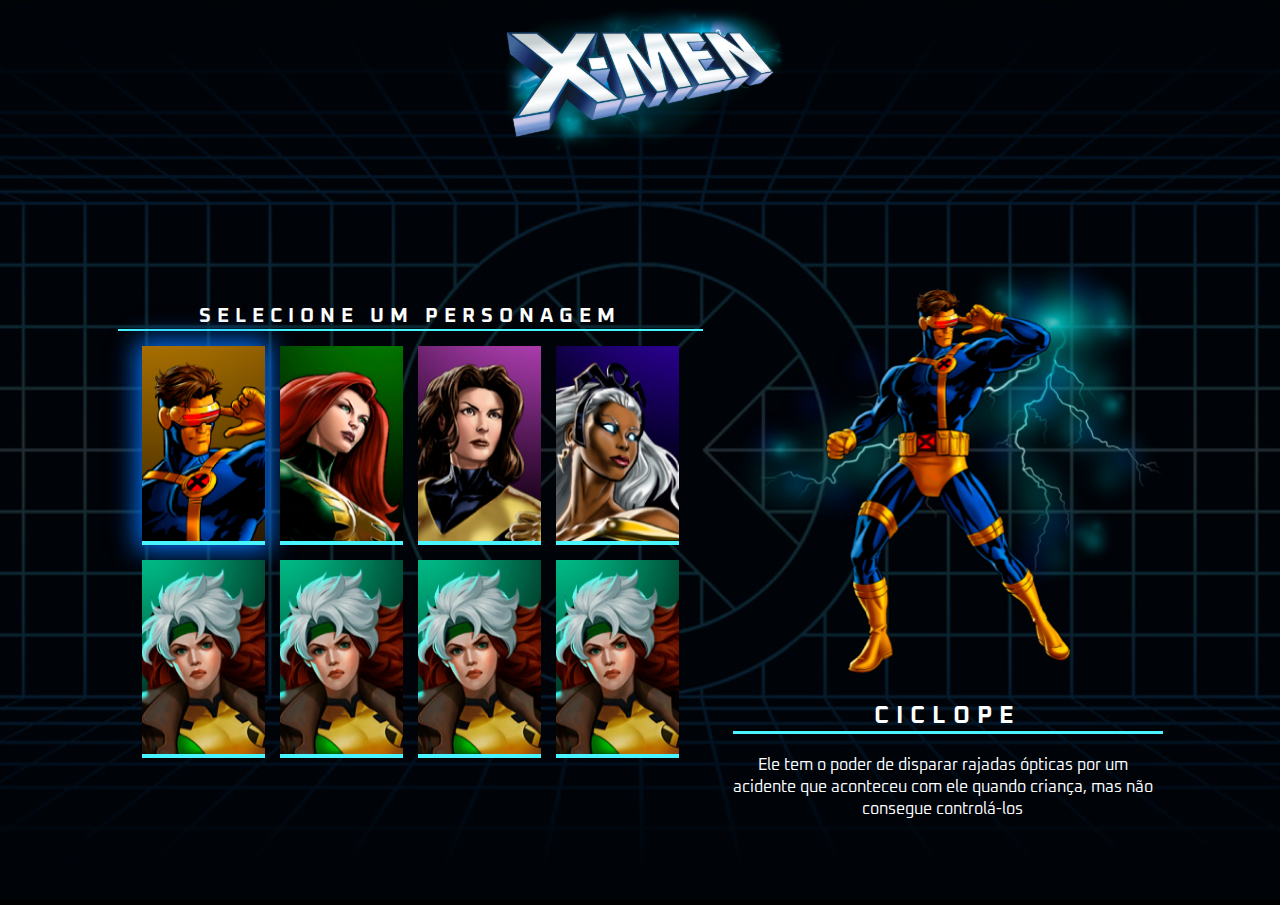
==== x-men.html @ 7fb510ff "Add files via upload" ====
<!DOCTYPE html>
<html lang="en">

<head>
    <meta charset="UTF-8">
    <meta http-equiv="X-UA-Compatible" content="IE=edge">
    <meta name="viewport" content="width=device-width, initial-scale=1.0">
    <title>Projeto Dev em Dobro - Semana do Zero Ao Programador Contratado</title>

    <link rel="preconnect" href="https://fonts.googleapis.com">
    <link rel="preconnect" href="https://fonts.gstatic.com" crossorigin>
    <link href="https://fonts.googleapis.com/css2?family=Oxanium:wght@300;400;700&display=swap" rel="stylesheet">
    <link rel="stylesheet" href="./assets/css/reset.css">
    <link rel="stylesheet" href="./assets/css/styles-x-men.css">
    <link rel="stylesheet" href="./assets/css/responsive.css">
</head>

<body>
    <header class="cabecalho">
        <a href="index.html"><img class="logo" id="logo" src="./assets/imagens/logo.svg" alt="Logo X-Men"></a>
    </header>
    <main class="selecao-de-personagens">
        <section class="personagens">
            <h1 class="titulo">Selecione um personagem</h1>
            <ul class="lista-de-personagens">
                <li class="personagem selecionado" id="ciclope" data-name="Ciclope" data-description="Ele tem o poder de disparar rajadas ópticas por um acidente que aconteceu com ele quando criança, mas não consegue controlá-los">
                    <img src="./assets/imagens/card-ciclope.jpg" alt="Personagem Ciclope">
                </li>
                <li class="personagem" id="jean-grey" data-name="Jean Grey" data-description="Jean Grey é uma mutante nível ômega e o principal avatar da Força Fênix, no qual manifesta poderes cósmicos. A telepatia e telecinese">
                    <img src="./assets/imagens/card-jean-grey.jpg" alt="Personagem Jean Grey">
                </li>
                <li class="personagem" id="lince-negra" data-name="Lince Negra" data-description="Ela tem o poder de atravessar matéria sólida,campos de energia,rajadas ópticas, continuando intacta,e também tem o poder de andar no ar">
                    <img src="./assets/imagens/card-lince-negra.jpg" alt="Personagem Lince Negra">
                </li>
                <li class="personagem" id="tempestade" data-name="Tempestade" data-description="Tem o poder de controlar as forças da natureza, muito poderosa ela pode produzir raios, chuvas, gelos, ventos, neblina, entre outros efeitos">
                    <img src="./assets/imagens/card-tempestade.jpg" alt="Personagem Tempestade">
                </li>
                <li class="personagem" id="vampira" data-name="Vampira" data-description="Ela tem o poder de absorver a vitalidade e memória das pessoas que toca ou no caso dos mutantes os poderes e a memória, mas só temporariamente">
                    <img src="./assets/imagens/card-vampira.jpg" alt="Personagem Vampira">
                </li>
                <li class="personagem" id="Wolverine" data-name="Wolverine" data-description="Poderes. Garras Metálicas. Fator de Cura Regenerativo, Super Agilidade.">
                    <img src="./assets/imagens/card-vampira.jpg" alt="Personagem Vampira">
                </li>
                <li class="personagem" id="Noturno" data-name="Noturno" data-description="Ele é um mutante que nasceu com cauda, orelhas pontudas e com o poder de se Teletransportar">
                    <img src="./assets/imagens/card-vampira.jpg" alt="Personagem Vampira">
                </li>
                <li class="personagem" id="magneto" data-name="Magneto" data-description="Ele tem o poder de magnetocinese, ou seja, controlar objetos de metal e criar campos magnéticos">
                    <img src="./assets/imagens/card-vampira.jpg" alt="Personagem Vampira">
                </li>

            </ul>
        </section>
        <section class="personagem-selecionado">
            <img class="personagem-grande" src="./assets/imagens/card-ciclope.png" alt="Personagem Selecionado">

            <div class="informacoes-personagem">
                <h2 class="nome-personagem" id="nome-personagem">Ciclope</h2>
                <p class="descricao-personagem" id="descricao-personagem">Ele tem o poder de disparar rajadas ópticas por um acidente que aconteceu com ele quando criança, mas não consegue controlá-los</p>
            </div>
        </section>
    </main>
    <script src="./assets/js/scripts-x-men.js"></script>
</body>

</html>
---- assets/css/styles-x-men.css ----
body {
    font-family: 'Oxanium', cursive;
    background-color: #000;
    color: #fff;
}

body::before{
    content: "";
    background-image: url(../imagens/bg-desktop.jpg);
    background-repeat: no-repeat;
    background-size: cover;
    background-position: center;
    width: 100%;
    height: 100%;
    position: absolute;
    z-index: -1;
    opacity: 0.2;
}

.cabecalho {
    display: flex;
    justify-content: center;
}

.selecao-de-personagens {
    display: flex;
    align-items: center;
    gap: 30px;
    min-height: calc(100vh - 152px);
    justify-content: center;
}

.selecao-de-personagens .lista-de-personagens {
    display: flex;
    flex-wrap: wrap;
    gap: 15px;
    justify-content: center;
}

.selecao-de-personagens .personagens {
    display: flex;
    flex-direction: column;
    align-items: center;
    max-width: 585px;
    gap: 15px;
}

.selecao-de-personagens .personagens .titulo {
    font-size: 20px;
    letter-spacing: 0.3em;
    text-transform: uppercase;
    border-bottom: 2px solid #47f4ff;
    width: 100%;
    text-align: center;
}

.selecao-de-personagens .personagem img {
    width: 100%;
    height: 100%;
    border-bottom: 4px solid #47f4ff;
}

/* .selecao-de-personagens .personagem img:hover {
    box-shadow: 0px 0px 24px 5px #930000;
} */

.selecao-de-personagens .personagem.selecionado {
    box-shadow: 0px 0px 24px 5px #0271f7;
}

.personagem-selecionado {
    text-align: center;
    max-height: 530px;
}

.personagem-selecionado .personagem-grande {
    width: 430px;
    height: 430px;
}

.personagem-selecionado .nome-personagem {
    border-bottom: .2rem solid #47f4ff;
    letter-spacing: 0.3em;
    text-transform: uppercase;
}

.personagem-selecionado .descricao-personagem {
    font-size: 16px;
    line-height: 22px;
    text-align: center;
    margin-top: 20px;
    width: 420px;
}
---- assets/css/responsive.css ----
@media (max-width: 1120px) {
    .cabecalho .logo {
        height: 98px;
    }

    .selecao-de-personagens {
        flex-direction: column-reverse;
        max-width: 430px;
        margin: 0 auto;
    }

    .selecao-de-personagens .personagens {
        margin-top: 37px;
    }

    .selecao-de-personagens .personagens .titulo {
        font-size: 15px;
    }

    .selecao-de-personagens .lista-de-personagens {
        gap: 15px;
    }
    
    .selecao-de-personagens .personagem img {
        width: 100px;
    }

    .personagem-selecionado .personagem-grande {
        width: 350px;
        height: 350px;
    }

    .personagem-selecionado .descricao-personagem {
        width: 80%;
        font-size: 16px;
        margin: 20px auto;
    }
}
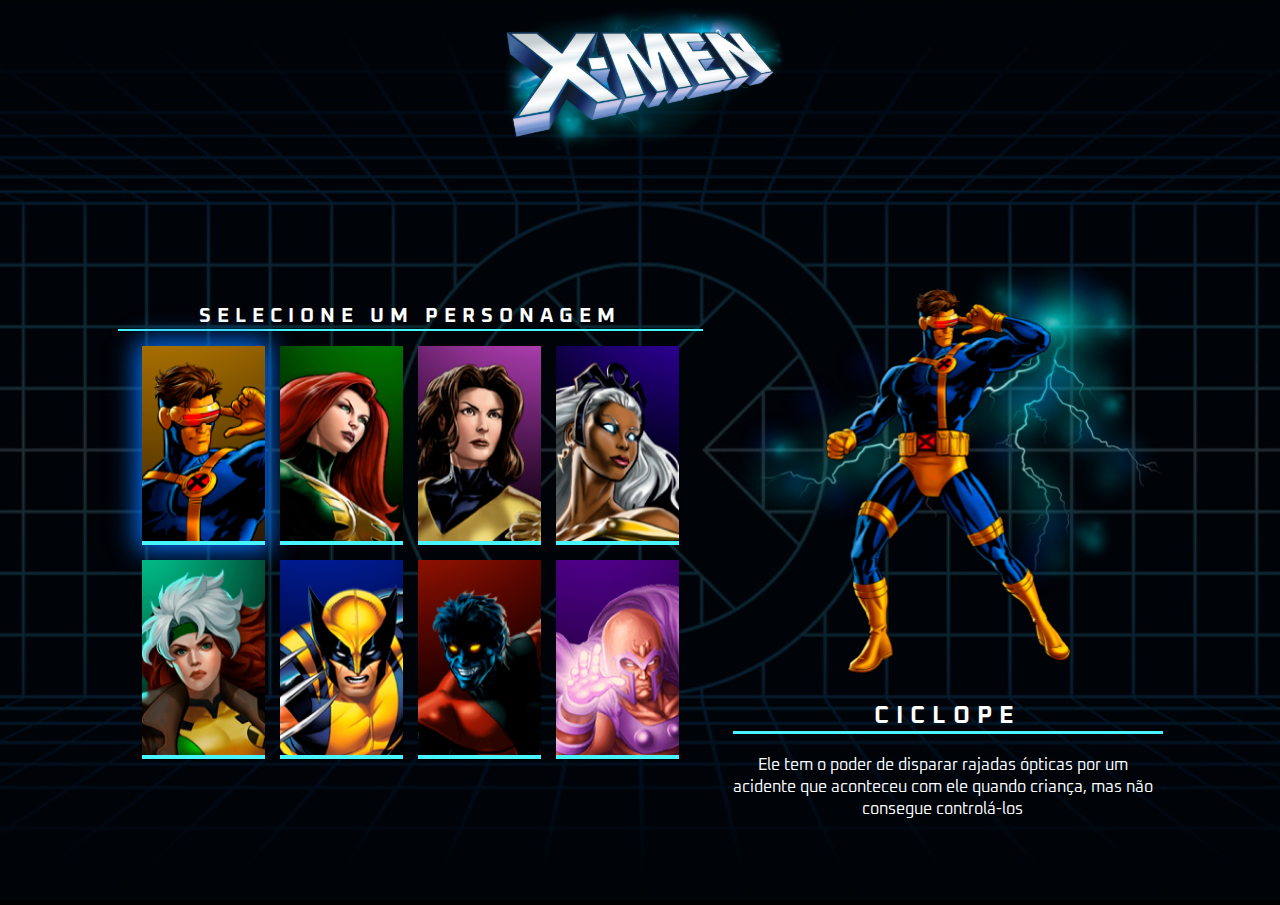
==== commit cb706c05: "Update x-men.html" ====
--- a/x-men.html
+++ b/x-men.html
@@ -39,13 +39,13 @@
                     <img src="./assets/imagens/card-vampira.jpg" alt="Personagem Vampira">
                 </li>
                 <li class="personagem" id="Wolverine" data-name="Wolverine" data-description="Poderes. Garras Metálicas. Fator de Cura Regenerativo, Super Agilidade.">
-                    <img src="./assets/imagens/card-vampira.jpg" alt="Personagem Vampira">
+                    <img src="./assets/imagens/card-wolverine.jpg" alt="Personagem Vampira">
                 </li>
                 <li class="personagem" id="Noturno" data-name="Noturno" data-description="Ele é um mutante que nasceu com cauda, orelhas pontudas e com o poder de se Teletransportar">
-                    <img src="./assets/imagens/card-vampira.jpg" alt="Personagem Vampira">
+                    <img src="./assets/imagens/card-noturno.jpg" alt="Personagem Vampira">
                 </li>
                 <li class="personagem" id="magneto" data-name="Magneto" data-description="Ele tem o poder de magnetocinese, ou seja, controlar objetos de metal e criar campos magnéticos">
-                    <img src="./assets/imagens/card-vampira.jpg" alt="Personagem Vampira">
+                    <img src="./assets/imagens/card-magneto.jpg" alt="Personagem Vampira">
                 </li>
 
             </ul>
@@ -62,4 +62,4 @@
     <script src="./assets/js/scripts-x-men.js"></script>
 </body>
 
-</html>+</html>
